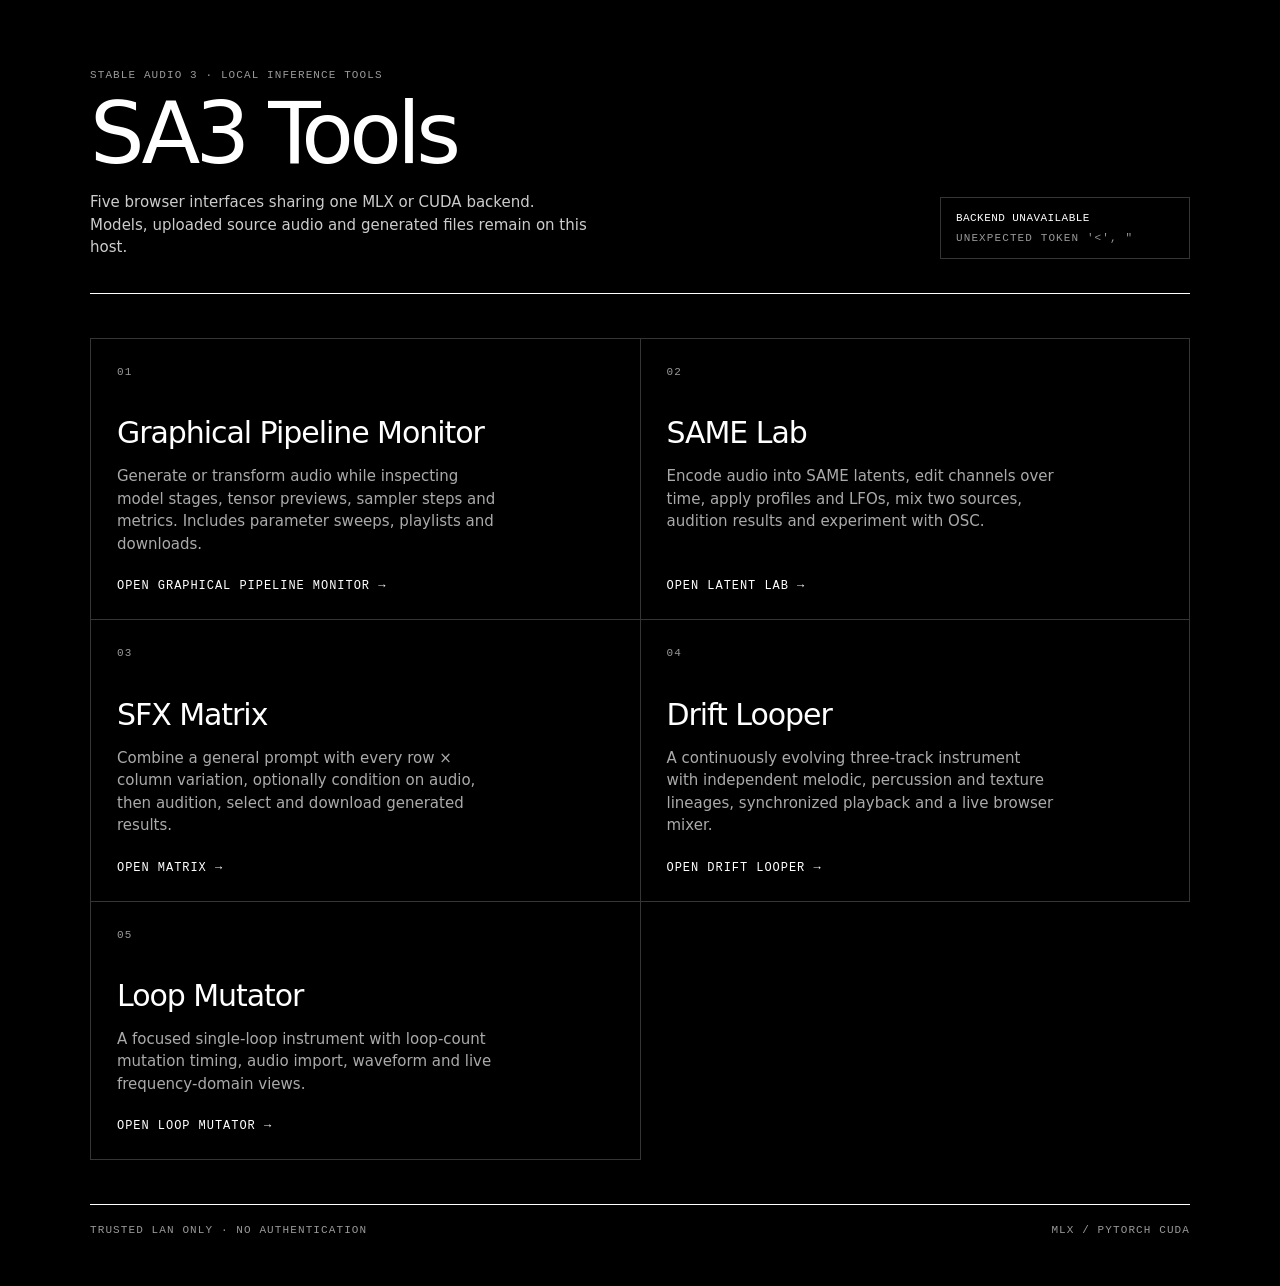
==== static/index.html @ acf6b322 "Add files via upload" ====
<!doctype html>
<html lang="en">
<head>
  <meta charset="utf-8">
  <meta name="viewport" content="width=device-width,initial-scale=1">
  <meta name="theme-color" content="#000000">
  <title>SA3 Tools</title>
  <style>
    :root{color-scheme:dark;--bg:#000;--fg:#fff;--muted:#999;--line:#353535}
    *{box-sizing:border-box}
    body{margin:0;background:var(--bg);color:var(--fg);font:15px/1.5 system-ui,-apple-system,BlinkMacSystemFont,"Segoe UI",sans-serif}
    main{width:min(1100px,calc(100% - 40px));margin:0 auto;padding:68px 0 48px}
    header{display:grid;grid-template-columns:1fr auto;gap:28px;align-items:end;padding-bottom:34px;border-bottom:1px solid var(--fg)}
    .eyebrow,.number,.meta,.status{font:11px/1.3 ui-monospace,SFMono-Regular,Menlo,monospace;letter-spacing:.1em;text-transform:uppercase}
    .eyebrow{color:var(--muted);margin:0 0 12px}
    h1{font-size:clamp(42px,8vw,86px);font-weight:500;line-height:.92;letter-spacing:-.055em;margin:0}
    .intro{max-width:500px;color:#ccc;margin:18px 0 0}
    .status{border:1px solid var(--line);padding:13px 15px;min-width:250px;color:var(--muted)}
    .status strong{display:block;color:var(--fg);font-weight:500;margin-bottom:5px;letter-spacing:.04em}
    .grid{display:grid;grid-template-columns:1fr 1fr;margin-top:44px;border-top:1px solid var(--line);border-left:1px solid var(--line)}
    .card{min-height:250px;padding:26px;display:flex;flex-direction:column;color:var(--fg);text-decoration:none;border-right:1px solid var(--line);border-bottom:1px solid var(--line);transition:background .15s,color .15s}
    .card:hover,.card:focus-visible{background:var(--fg);color:var(--bg);outline:0}
    .number{color:var(--muted)}
    .card:hover .number,.card:focus-visible .number{color:#555}
    h2{font-size:30px;font-weight:500;letter-spacing:-.035em;margin:31px 0 10px}
    .card p{max-width:390px;margin:0;color:#aaa}
    .card:hover p,.card:focus-visible p{color:#333}
    .open{margin-top:auto;padding-top:24px;font:12px ui-monospace,SFMono-Regular,Menlo,monospace;text-transform:uppercase;letter-spacing:.08em}
    footer{display:flex;justify-content:space-between;gap:20px;color:var(--muted);border-top:1px solid var(--fg);margin-top:44px;padding-top:18px}
    @media(max-width:720px){main{width:min(100% - 24px,1100px);padding-top:34px}header{grid-template-columns:1fr}.status{min-width:0}.grid{grid-template-columns:1fr}.card{min-height:220px}footer{display:block}footer span{display:block;margin-bottom:7px}}
  </style>
</head>
<body>
<main>
  <header>
    <div>
      <p class="eyebrow">Stable Audio 3 · local inference tools</p>
      <h1>SA3 Tools</h1>
      <p class="intro">Five browser interfaces sharing one MLX or CUDA backend. Models, uploaded source audio and generated files remain on this host.</p>
    </div>
    <div class="status" id="status"><strong>Checking backend…</strong><span>Connecting to /api/info</span></div>
  </header>

  <section class="grid" aria-label="SA3 interfaces">
    <a class="card" href="/monitor">
      <span class="number">01</span>
      <h2>Graphical Pipeline Monitor</h2>
      <p>Generate or transform audio while inspecting model stages, tensor previews, sampler steps and metrics. Includes parameter sweeps, playlists and downloads.</p>
      <span class="open">Open Graphical Pipeline Monitor →</span>
    </a>
    <a class="card" href="/same-lab">
      <span class="number">02</span>
      <h2>SAME Lab</h2>
      <p>Encode audio into SAME latents, edit channels over time, apply profiles and LFOs, mix two sources, audition results and experiment with OSC.</p>
      <span class="open">Open latent lab →</span>
    </a>
    <a class="card" href="/sfx-matrix">
      <span class="number">03</span>
      <h2>SFX Matrix</h2>
      <p>Combine a general prompt with every row × column variation, optionally condition on audio, then audition, select and download generated results.</p>
      <span class="open">Open matrix →</span>
    </a>
    <a class="card" href="/drift">
      <span class="number">04</span>
      <h2>Drift Looper</h2>
      <p>A continuously evolving three-track instrument with independent melodic, percussion and texture lineages, synchronized playback and a live browser mixer.</p>
      <span class="open">Open Drift Looper →</span>
    </a>
    <a class="card" href="/loop-mutator">
      <span class="number">05</span>
      <h2>Loop Mutator</h2>
      <p>A focused single-loop instrument with loop-count mutation timing, audio import, waveform and live frequency-domain views.</p>
      <span class="open">Open Loop Mutator →</span>
    </a>
  </section>

  <footer class="meta"><span>Trusted LAN only · no authentication</span><span>MLX / PyTorch CUDA</span></footer>
</main>
<script>
  const status=document.getElementById('status');
  const bytes=value=>value?`${(value/2**30).toFixed(1)} GB VRAM`:'Unified memory';
  fetch('/api/info').then(async response=>{const data=await response.json();if(!response.ok)throw new Error(data.detail||response.statusText);const info=data.backend;status.innerHTML=`<strong>${info.backend.toUpperCase()} · ${info.device_name}</strong><span>${bytes(info.vram_total_bytes)} · ${info.dtype}</span>`}).catch(error=>{status.innerHTML=`<strong>Backend unavailable</strong><span>${error.message}</span>`});
</script>
</body>
</html>
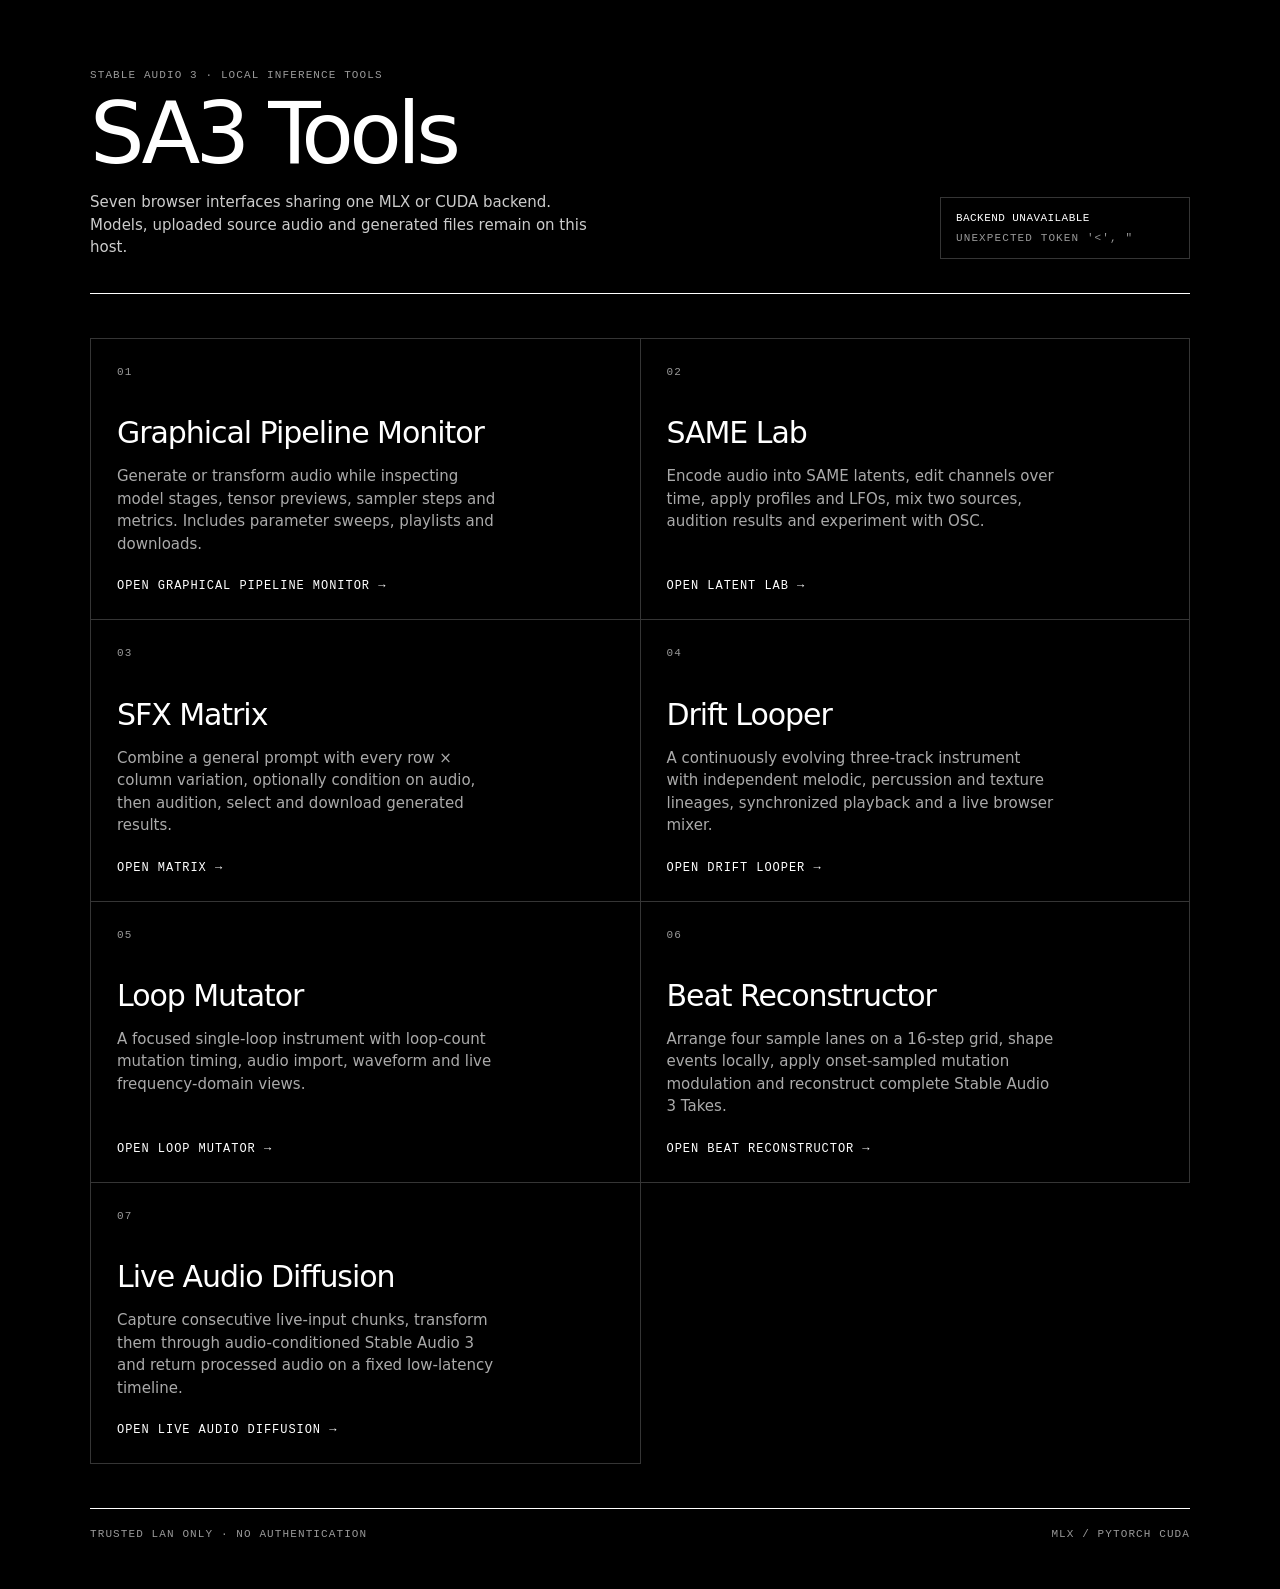
==== commit 901a6e64: "Add Beat Reconstructor and Live Audio Diffusion" ====
--- a/static/index.html
+++ b/static/index.html
@@ -36,7 +36,7 @@
     <div>
       <p class="eyebrow">Stable Audio 3 · local inference tools</p>
       <h1>SA3 Tools</h1>
-      <p class="intro">Five browser interfaces sharing one MLX or CUDA backend. Models, uploaded source audio and generated files remain on this host.</p>
+      <p class="intro">Seven browser interfaces sharing one MLX or CUDA backend. Models, uploaded source audio and generated files remain on this host.</p>
     </div>
     <div class="status" id="status"><strong>Checking backend…</strong><span>Connecting to /api/info</span></div>
   </header>
@@ -72,6 +72,18 @@
       <p>A focused single-loop instrument with loop-count mutation timing, audio import, waveform and live frequency-domain views.</p>
       <span class="open">Open Loop Mutator →</span>
     </a>
+    <a class="card" href="/beat-reconstructor">
+      <span class="number">06</span>
+      <h2>Beat Reconstructor</h2>
+      <p>Arrange four sample lanes on a 16-step grid, shape events locally, apply onset-sampled mutation modulation and reconstruct complete Stable Audio 3 Takes.</p>
+      <span class="open">Open Beat Reconstructor →</span>
+    </a>
+    <a class="card" href="/live-audio-diffusion">
+      <span class="number">07</span>
+      <h2>Live Audio Diffusion</h2>
+      <p>Capture consecutive live-input chunks, transform them through audio-conditioned Stable Audio 3 and return processed audio on a fixed low-latency timeline.</p>
+      <span class="open">Open Live Audio Diffusion →</span>
+    </a>
   </section>
 
   <footer class="meta"><span>Trusted LAN only · no authentication</span><span>MLX / PyTorch CUDA</span></footer>
